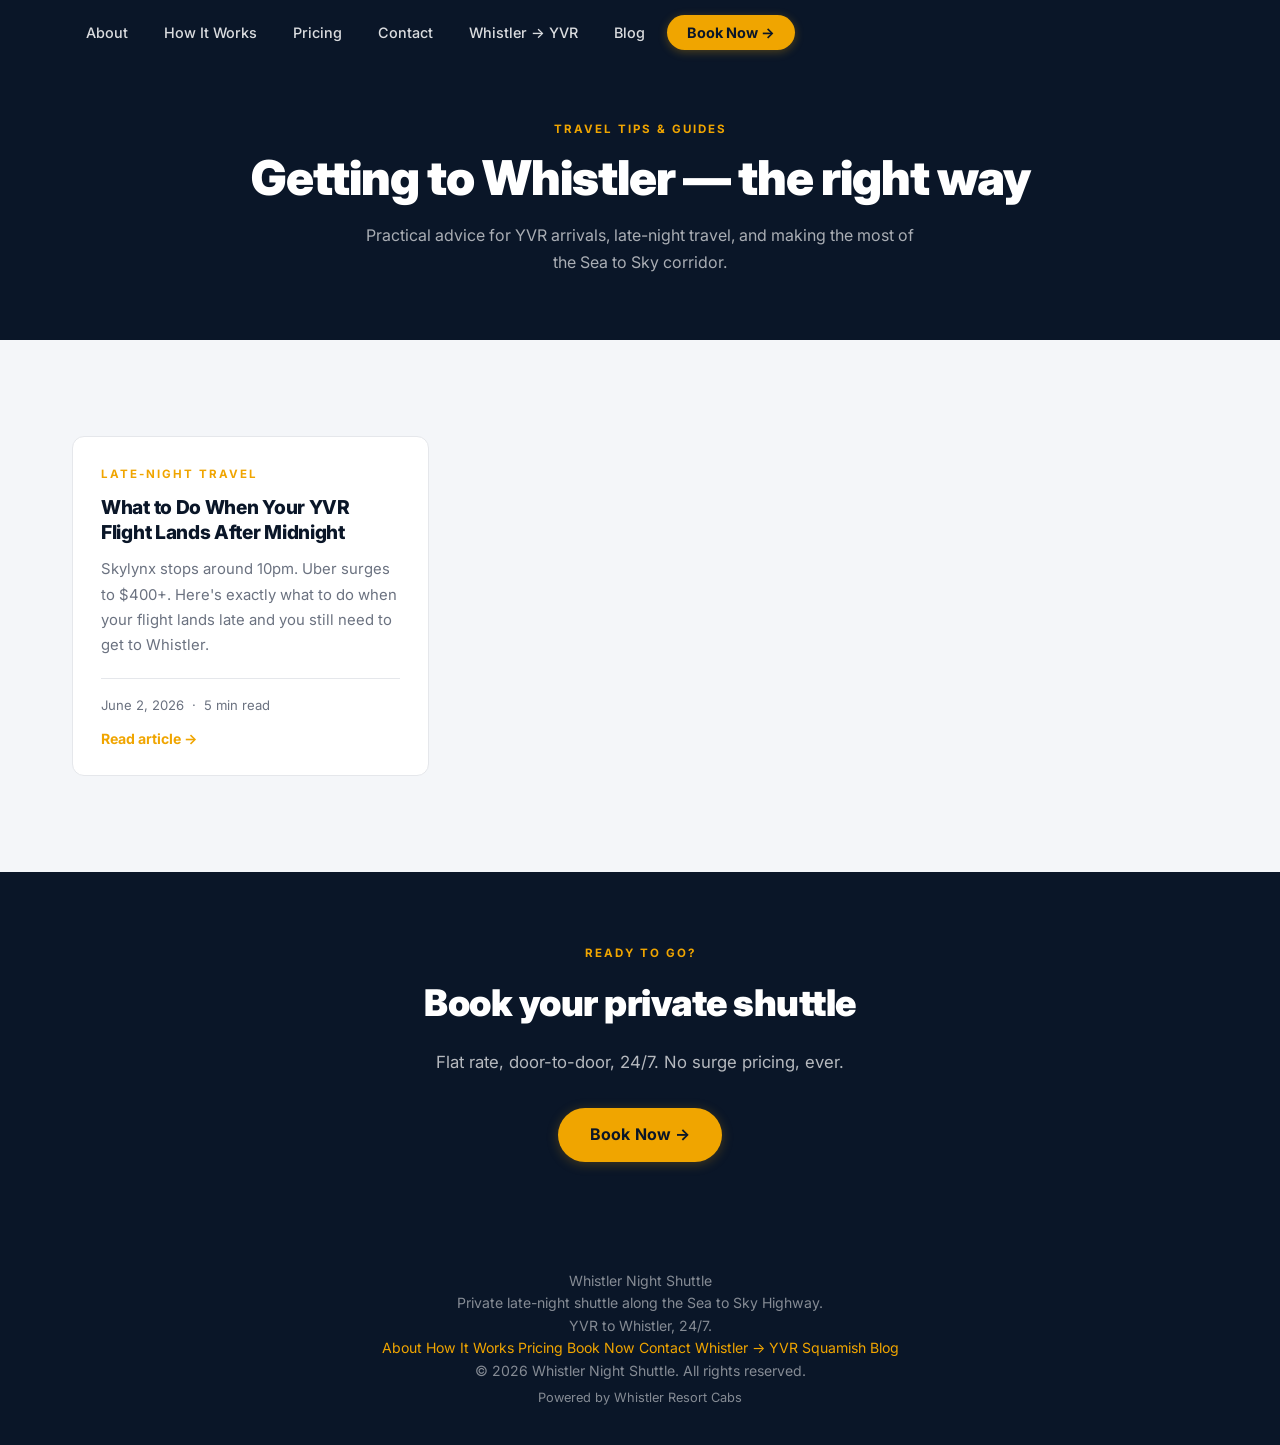
==== blog/index.html @ f5f753d1 "Add blog section with first post targeting late-night YVR arrivals - blog/index.html: blog listing p" ====
<!DOCTYPE html>
<html lang="en">
<head>
  <meta charset="UTF-8" />
  <meta name="viewport" content="width=device-width, initial-scale=1.0" />
  <title>Blog — Whistler Night Shuttle | YVR to Whistler Travel Tips</title>
  <meta name="description" content="Travel tips, guides, and insider advice for getting to Whistler from Vancouver Airport. Late-night arrivals, shuttle vs. Uber, Sea to Sky Highway — covered." />

  <!-- Open Graph -->
  <meta property="og:title" content="Blog — Whistler Night Shuttle" />
  <meta property="og:description" content="Travel tips and guides for getting to Whistler from YVR, late-night arrivals, and Sea to Sky travel." />
  <meta property="og:image" content="https://whistlernightshuttle.com/Whistler.png" />
  <meta property="og:url" content="https://whistlernightshuttle.com/blog/" />
  <meta property="og:type" content="website" />
  <meta property="og:locale" content="en_CA" />

  <!-- Canonical -->
  <link rel="canonical" href="https://whistlernightshuttle.com/blog/" />

  <!-- Favicon -->
  <link rel="icon" href="data:image/svg+xml,<svg xmlns='http://www.w3.org/2000/svg' viewBox='0 0 100 100'><text y='.9em' font-size='90'>🌙</text></svg>" />

  <!-- Google Fonts (non-blocking) -->
  <link rel="preconnect" href="https://fonts.googleapis.com" />
  <link rel="preconnect" href="https://fonts.gstatic.com" crossorigin />
  <link rel="preload" href="https://fonts.googleapis.com/css2?family=Inter:wght@400;500;600;700;800;900&display=swap" as="style" onload="this.onload=null;this.rel='stylesheet'" />
  <noscript><link rel="stylesheet" href="https://fonts.googleapis.com/css2?family=Inter:wght@400;500;600;700;800;900&display=swap" /></noscript>

  <link rel="stylesheet" href="../css/style.css" />

  <script type="application/ld+json">
  {
    "@context": "https://schema.org",
    "@type": "Blog",
    "name": "Whistler Night Shuttle Blog",
    "description": "Travel tips and guides for getting to Whistler from YVR.",
    "url": "https://whistlernightshuttle.com/blog/",
    "publisher": {
      "@type": "Organization",
      "name": "Whistler Night Shuttle",
      "url": "https://whistlernightshuttle.com"
    }
  }
  </script>
</head>
<body>

  <!-- NAV -->
  <header id="site-header">
    <nav class="nav">
      <button class="nav-toggle" aria-label="Toggle menu">&#9776;</button>
      <ul class="nav-links">
        <li><a href="../index.html#about">About</a></li>
        <li><a href="../index.html#how-it-works">How It Works</a></li>
        <li><a href="../index.html#pricing">Pricing</a></li>
        <li><a href="../index.html#contact">Contact</a></li>
        <li><a href="../whistler-to-yvr.html">Whistler &rarr; YVR</a></li>
        <li><a href="../blog/">Blog</a></li>
        <li><a href="../index.html#book" class="nav-cta">Book Now &rarr;</a></li>
      </ul>
    </nav>
  </header>

  <main>

    <!-- PAGE HERO -->
    <section class="page-hero">
      <div class="container">
        <span class="section-label">Travel Tips &amp; Guides</span>
        <h1>Getting to Whistler — the right way</h1>
        <p>Practical advice for YVR arrivals, late-night travel, and making the most of the Sea to Sky corridor.</p>
      </div>
    </section>

    <!-- BLOG POSTS -->
    <section style="background: var(--light);">
      <div class="container">
        <div class="blog-grid">

          <a href="late-night-yvr-whistler.html" class="blog-card">
            <div class="blog-card-body">
              <div class="blog-card-tag">Late-Night Travel</div>
              <h2>What to Do When Your YVR Flight Lands After Midnight</h2>
              <p>Skylynx stops around 10pm. Uber surges to $400+. Here's exactly what to do when your flight lands late and you still need to get to Whistler.</p>
              <div class="blog-card-meta">
                <span>June 2, 2026</span>
                <span>&middot;</span>
                <span>5 min read</span>
              </div>
              <span class="blog-card-read-more">Read article &rarr;</span>
            </div>
          </a>

        </div>
      </div>
    </section>

    <!-- CTA STRIP -->
    <section style="background: var(--navy); padding: 72px 0; text-align: center;">
      <div class="container">
        <span class="section-label">Ready to go?</span>
        <h2 style="color: var(--white); margin-bottom: 16px;">Book your private shuttle</h2>
        <p style="color: rgba(255,255,255,0.7); max-width: 480px; margin: 0 auto 32px; font-size: 1.05rem;">Flat rate, door-to-door, 24/7. No surge pricing, ever.</p>
        <a href="../index.html#book" class="btn-primary">Book Now &rarr;</a>
      </div>
    </section>

  </main>

  <!-- FOOTER -->
  <footer class="footer">
    <div class="container footer-inner">
      <div class="footer-brand">
        <span class="footer-logo">Whistler Night Shuttle</span>
        <p>Private late-night shuttle along the Sea to Sky Highway.<br>YVR to Whistler, 24/7.</p>
      </div>
      <div class="footer-links">
        <a href="../index.html#about">About</a>
        <a href="../index.html#how-it-works">How It Works</a>
        <a href="../index.html#pricing">Pricing</a>
        <a href="../index.html#book">Book Now</a>
        <a href="../index.html#contact">Contact</a>
        <a href="../whistler-to-yvr.html">Whistler &rarr; YVR</a>
        <a href="../squamish-shuttle.html">Squamish</a>
        <a href="../blog/">Blog</a>
      </div>
    </div>
    <div class="footer-bottom">
      <div class="container">
        <p>&copy; 2026 Whistler Night Shuttle. All rights reserved.</p>
        <p class="footer-sub">Powered by Whistler Resort Cabs</p>
      </div>
    </div>
  </footer>

  <script src="../js/main.js" defer></script>
</body>
</html>
---- css/style.css ----
/* ===== RESET & BASE ===== */
*, *::before, *::after { box-sizing: border-box; margin: 0; padding: 0; }

:root {
  --navy: #0a1628;
  --navy-mid: #1a2f4a;
  --gold: #f0a500;
  --gold-hover: #d4920a;
  --gold-light: rgba(240,165,0,0.10);
  --white: #ffffff;
  --light: #f4f6f9;
  --gray: #6b7280;
  --text: #111827;
  --border: #e5e7eb;
  --radius: 12px;
  --shadow: 0 4px 24px rgba(0,0,0,0.08);
  --shadow-md: 0 8px 40px rgba(0,0,0,0.12);
}

html { scroll-behavior: smooth; }

body {
  font-family: 'Inter', -apple-system, BlinkMacSystemFont, sans-serif;
  color: var(--text);
  line-height: 1.6;
  font-size: 16px;
}

a { color: inherit; text-decoration: none; }
img { max-width: 100%; display: block; }

.container {
  max-width: 1200px;
  margin: 0 auto;
  padding: 0 32px;
}

h2 {
  font-size: clamp(1.7rem, 3vw, 2.3rem);
  font-weight: 900;
  margin-bottom: 8px;
  color: var(--navy);
  letter-spacing: -0.5px;
}

.section-label {
  font-size: 0.72rem;
  font-weight: 700;
  text-transform: uppercase;
  letter-spacing: 2px;
  color: var(--gold);
  margin-bottom: 12px;
  display: block;
}

.heading-accent {
  display: block;
  width: 48px;
  height: 3px;
  background: var(--gold);
  border-radius: 2px;
  margin: 14px 0 20px;
}

h3 { font-size: 1.05rem; font-weight: 700; margin-bottom: 8px; }

.section-sub {
  color: var(--gray);
  font-size: 1.05rem;
  max-width: 580px;
  margin-bottom: 52px;
  line-height: 1.7;
}

section { padding: 96px 0; }

/* ===== BUTTONS ===== */
.btn-primary {
  display: inline-block;
  background: var(--gold);
  color: var(--navy);
  font-weight: 700;
  padding: 14px 32px;
  border-radius: 50px;
  border: none;
  cursor: pointer;
  font-size: 1rem;
  font-family: inherit;
  letter-spacing: 0.1px;
  transition: background 0.2s, transform 0.15s, box-shadow 0.2s;
  box-shadow: 0 2px 12px rgba(240,165,0,0.25);
}
.btn-primary:hover {
  background: var(--gold-hover);
  transform: translateY(-2px);
  box-shadow: 0 6px 20px rgba(240,165,0,0.35);
}

.btn-secondary {
  display: inline-block;
  background: transparent;
  color: var(--navy);
  font-weight: 700;
  padding: 14px 32px;
  border-radius: 50px;
  border: 2px solid var(--border);
  cursor: pointer;
  font-size: 1rem;
  font-family: inherit;
  transition: all 0.2s;
}
.btn-secondary:hover {
  border-color: var(--navy);
  background: var(--navy);
  color: var(--white);
}

/* ===== NAV ===== */
#site-header {
  position: fixed;
  top: 0; left: 0; right: 0;
  z-index: 1000;
  transition: background 0.3s, box-shadow 0.3s;
}

#site-header.scrolled {
  background: rgba(255,255,255,0.97);
  backdrop-filter: blur(12px);
  box-shadow: 0 1px 0 var(--border), 0 4px 16px rgba(0,0,0,0.06);
}

.nav {
  display: flex;
  align-items: center;
  justify-content: space-between;
  max-width: 1200px;
  margin: 0 auto;
  padding: 20px 32px;
}

.nav-logo {
  display: flex;
  align-items: center;
}
.nav-logo img {
  height: 48px;
  width: auto;
  display: block;
}

.nav-links {
  display: flex;
  list-style: none;
  gap: 8px;
  align-items: center;
}

.nav-links a {
  color: rgba(255,255,255,0.85);
  font-size: 0.9rem;
  font-weight: 500;
  padding: 8px 14px;
  border-radius: 8px;
  transition: color 0.2s, background 0.2s;
}
.nav-links a:hover { color: var(--white); background: rgba(255,255,255,0.1); }

#site-header.scrolled .nav-links a { color: var(--gray); }
#site-header.scrolled .nav-links a:hover { color: var(--navy); background: var(--light); }

.nav-cta {
  background: var(--gold) !important;
  color: var(--navy) !important;
  font-weight: 700 !important;
  border-radius: 50px !important;
  padding: 9px 20px !important;
  box-shadow: 0 2px 10px rgba(240,165,0,0.3);
  transition: background 0.2s, transform 0.15s !important;
}
.nav-cta:hover {
  background: var(--gold-hover) !important;
  transform: translateY(-1px) !important;
}

.nav-toggle {
  display: none;
  background: none;
  border: none;
  color: var(--white);
  font-size: 1.5rem;
  cursor: pointer;
  transition: color 0.3s;
}
#site-header.scrolled .nav-toggle { color: var(--navy); }

/* ===== HERO ===== */
.hero {
  position: relative;
  min-height: 100vh;
  display: flex;
  align-items: center;
  justify-content: center;
  text-align: center;
  background: url('../Untitled 2.png') center center / cover no-repeat;
  padding: 0 32px;
}

.hero-overlay {
  position: absolute;
  inset: 0;
  background: linear-gradient(
    to bottom,
    rgba(10,22,40,0.75) 0%,
    rgba(10,22,40,0.35) 50%,
    rgba(10,22,40,0.75) 100%
  );
}

.hero-content {
  position: relative;
  z-index: 1;
  max-width: 760px;
}

.hero-badge {
  display: inline-block;
  background: var(--gold);
  color: var(--navy);
  font-size: 0.78rem;
  font-weight: 800;
  letter-spacing: 2px;
  text-transform: uppercase;
  padding: 6px 18px;
  border-radius: 50px;
  margin-bottom: 24px;
}

.hero-content h1 {
  font-size: clamp(2.4rem, 5.5vw, 4rem);
  font-weight: 900;
  color: var(--white);
  line-height: 1.1;
  letter-spacing: -1px;
  margin-bottom: 20px;
}

.hero-content > p {
  font-size: clamp(1rem, 2vw, 1.2rem);
  color: rgba(255,255,255,0.85);
  margin-bottom: 36px;
  line-height: 1.7;
}

.hero-actions {
  display: flex;
  gap: 16px;
  justify-content: center;
  flex-wrap: wrap;
}

.btn-ghost {
  display: inline-block;
  background: transparent;
  color: var(--white);
  font-weight: 600;
  padding: 14px 32px;
  border-radius: 50px;
  border: 2px solid rgba(255,255,255,0.45);
  font-size: 1rem;
  font-family: inherit;
  transition: all 0.2s;
}
.btn-ghost:hover {
  background: rgba(255,255,255,0.12);
  border-color: rgba(255,255,255,0.8);
}

.hero-scroll-hint {
  position: absolute;
  bottom: 32px;
  left: 50%;
  transform: translateX(-50%);
  z-index: 1;
}
.hero-scroll-hint span {
  display: block;
  width: 2px;
  height: 40px;
  background: linear-gradient(to bottom, rgba(255,255,255,0.6), transparent);
  margin: 0 auto;
  animation: scrollHint 1.8s ease-in-out infinite;
}
@keyframes scrollHint {
  0%, 100% { opacity: 0.3; transform: scaleY(0.6); transform-origin: top; }
  50% { opacity: 1; transform: scaleY(1); transform-origin: top; }
}

/* ===== CREDENTIAL BAR ===== */
.credential-bar {
  background: var(--navy);
  padding: 36px 32px;
}

.credential-bar-inner {
  max-width: 1200px;
  margin: 0 auto;
  display: flex;
  align-items: center;
  justify-content: center;
  gap: 0;
}

.credential-stat {
  flex: 1;
  text-align: center;
  padding: 0 24px;
}

.credential-stat strong {
  display: block;
  font-size: 2.6rem;
  font-weight: 900;
  color: var(--white);
  letter-spacing: -1px;
  line-height: 1;
  margin-bottom: 6px;
}

.credential-stat span {
  display: block;
  font-size: 0.8rem;
  color: rgba(255,255,255,0.5);
  text-transform: uppercase;
  letter-spacing: 1px;
  font-weight: 500;
}

.credential-divider {
  width: 1px;
  height: 48px;
  background: rgba(255,255,255,0.12);
  flex-shrink: 0;
}

/* ===== HOW IT WORKS ===== */
.how-it-works {
  background: var(--white);
  padding: 96px 0;
}

.steps-grid {
  display: flex;
  align-items: flex-start;
  justify-content: center;
  gap: 0;
  max-width: 900px;
}

.step {
  flex: 1;
  text-align: center;
  padding: 0 32px;
}

.step-number {
  font-size: 3.5rem;
  font-weight: 800;
  color: var(--gold);
  line-height: 1;
  margin-bottom: 16px;
  letter-spacing: -2px;
}

.step h3 {
  color: var(--navy);
  font-size: 1.1rem;
  margin-bottom: 10px;
}

.step p {
  color: var(--gray);
  font-size: 0.93rem;
  line-height: 1.65;
}

.step-arrow {
  color: var(--gold);
  font-size: 1.5rem;
  margin-top: 20px;
  flex-shrink: 0;
  opacity: 0.5;
}

/* ===== ABOUT / FEATURES ===== */
.about { background: var(--light); }

.features-grid {
  display: grid;
  grid-template-columns: repeat(auto-fit, minmax(300px, 1fr));
  gap: 24px;
}

.feature {
  background: var(--white);
  border: 1.5px solid var(--border);
  border-radius: var(--radius);
  padding: 28px 26px;
  border-bottom: 3px solid transparent;
  transition: border-bottom-color 0.2s, box-shadow 0.2s, transform 0.2s;
}
.feature:hover {
  border-bottom-color: var(--gold);
  box-shadow: 0 12px 40px rgba(0,0,0,0.12);
  transform: translateY(-4px);
}

.feature-icon {
  font-size: 1.8rem;
  margin-bottom: 14px;
  display: flex;
  align-items: center;
  justify-content: center;
  width: 60px;
  height: 60px;
  background: var(--gold-light);
  border-radius: 50%;
}

.feature h3 { color: var(--navy); }
.feature p { color: var(--gray); font-size: 0.93rem; line-height: 1.65; }

/* ===== PRICING ===== */
.pricing { background: var(--light); }
.pricing h2 { color: var(--navy); }
.pricing .section-sub { color: var(--gray); }

.pricing-cards {
  display: flex;
  gap: 24px;
  flex-wrap: wrap;
  align-items: flex-start;
}

.pricing-card {
  flex: 1;
  min-width: 280px;
  background: var(--white);
  border: 1.5px solid var(--border);
  border-radius: var(--radius);
  padding: 36px 32px;
  position: relative;
}

.pricing-card.featured {
  border-color: var(--gold);
  border-top: 4px solid var(--gold);
  box-shadow: var(--shadow-md);
}

.pricing-badge {
  position: absolute;
  top: -14px;
  left: 50%;
  transform: translateX(-50%);
  background: var(--gold);
  color: var(--navy);
  font-size: 0.72rem;
  font-weight: 800;
  padding: 4px 16px;
  border-radius: 50px;
  white-space: nowrap;
  text-transform: uppercase;
  letter-spacing: 0.8px;
}

.pricing-card h3 {
  color: var(--navy);
  font-size: 1.1rem;
  margin-bottom: 16px;
}

.price {
  font-size: 3rem;
  font-weight: 800;
  color: var(--navy);
  letter-spacing: -1px;
  margin-bottom: 4px;
  line-height: 1;
}

.price span {
  font-size: 1rem;
  font-weight: 500;
  color: var(--gray);
  letter-spacing: 0;
}

.price-note { font-size: 0.83rem; color: var(--gray); margin-bottom: 24px; }

.pricing-features {
  list-style: none;
  margin-bottom: 28px;
}
.pricing-features li {
  padding: 8px 0;
  font-size: 0.93rem;
  color: var(--text);
  border-bottom: 1px solid var(--border);
}
.pricing-features li:last-child { border-bottom: none; }

/* ===== REVIEWS ===== */
.reviews { background: var(--light); }

.reviews-grid {
  display: grid;
  grid-template-columns: repeat(3, 1fr);
  gap: 24px;
}

.review-card {
  background: var(--white);
  border-radius: var(--radius);
  padding: 32px 28px;
  box-shadow: var(--shadow);
  display: flex;
  flex-direction: column;
  gap: 16px;
  transition: transform 0.2s, box-shadow 0.2s;
}
.review-card:hover {
  transform: translateY(-3px);
  box-shadow: var(--shadow-md);
}

.review-stars {
  color: var(--gold);
  font-size: 1.1rem;
  letter-spacing: 2px;
}

.review-card > p {
  color: var(--text);
  font-size: 0.95rem;
  line-height: 1.7;
  font-style: italic;
  flex: 1;
}

.reviewer {
  display: flex;
  flex-direction: column;
  gap: 2px;
  padding-top: 12px;
  border-top: 1px solid var(--border);
}
.reviewer strong { font-size: 0.9rem; color: var(--navy); }
.reviewer span { font-size: 0.8rem; color: var(--gray); }

/* ===== FAQ ===== */
.faq { padding: 80px 0; background: var(--white); }
.faq-list { margin-top: 40px; display: flex; flex-direction: column; gap: 16px; max-width: 780px; }
.faq-item { background: var(--light); border-radius: var(--radius); padding: 24px 28px; border: 1px solid var(--border); }
.faq-item h3 { font-size: 1rem; font-weight: 700; color: var(--navy); margin-bottom: 8px; }
.faq-item p { font-size: 0.95rem; color: var(--gray); line-height: 1.6; margin: 0; }

/* ===== BOOKING FORM ===== */
.booking {
  background: var(--white);
  scroll-margin-top: 80px;
}

.booking-layout {
  display: grid;
  grid-template-columns: 1fr 2fr;
  gap: 60px;
  align-items: start;
}

.booking-info h2 { margin-bottom: 12px; }
.booking-info > p { color: var(--gray); margin-bottom: 28px; }

.booking-trust {
  list-style: none;
  display: flex;
  flex-direction: column;
  gap: 18px;
  margin-bottom: 28px;
}
.booking-trust li {
  display: flex;
  align-items: flex-start;
  gap: 12px;
}
.trust-icon {
  width: 24px;
  height: 24px;
  background: var(--gold-light);
  color: var(--gold);
  border-radius: 50%;
  display: flex;
  align-items: center;
  justify-content: center;
  font-size: 0.75rem;
  font-weight: 700;
  flex-shrink: 0;
  margin-top: 2px;
}
.booking-trust li strong { display: block; font-weight: 600; margin-bottom: 2px; }
.booking-trust li p { margin: 0; font-size: 0.88rem; color: var(--gray); }

.booking-contact-hint {
  font-size: 0.9rem;
  color: var(--gray);
}
.booking-contact-hint a { color: var(--gold); font-weight: 600; }

.section-label.light { color: var(--gold); }

.booking-form-wrap { width: 100%; }

.booking-form {
  background: var(--white);
  border: 1.5px solid var(--border);
  border-radius: var(--radius);
  padding: 44px;
  box-shadow: var(--shadow);
  width: 100%;
}

.form-row {
  display: grid;
  grid-template-columns: 1fr 1fr;
  gap: 20px;
  margin-bottom: 20px;
}

.form-group { display: flex; flex-direction: column; }
.form-group.full-width { margin-bottom: 20px; }

label {
  font-size: 0.82rem;
  font-weight: 600;
  margin-bottom: 7px;
  color: var(--text);
  letter-spacing: 0.2px;
  text-transform: uppercase;
}

input, select, textarea {
  padding: 12px 16px;
  border: 1.5px solid var(--border);
  border-radius: 8px;
  font-size: 0.95rem;
  font-family: inherit;
  color: var(--text);
  background: var(--white);
  transition: border-color 0.2s, box-shadow 0.2s;
  width: 100%;
}
input:focus, select:focus, textarea:focus {
  outline: none;
  border-color: var(--gold);
  box-shadow: 0 0 0 3px rgba(240,165,0,0.12);
}

textarea { resize: vertical; }

.btn-submit {
  width: 100%;
  padding: 16px;
  font-size: 1rem;
  margin-top: 8px;
}

.form-success {
  margin-top: 16px;
  padding: 14px 20px;
  background: #ecfdf5;
  color: #065f46;
  border-radius: 8px;
  font-weight: 600;
  font-size: 0.95rem;
}

.form-error {
  margin-top: 16px;
  padding: 14px 20px;
  background: #fef2f2;
  color: #991b1b;
  border-radius: 8px;
  font-size: 0.95rem;
}

/* ===== CONTACT ===== */
.contact { background: var(--light); text-align: center; }

.contact-items {
  display: flex;
  justify-content: center;
  gap: 24px;
  flex-wrap: wrap;
}

.contact-item {
  display: flex;
  align-items: center;
  gap: 18px;
  padding: 28px 36px;
  background: var(--white);
  border: 1.5px solid var(--border);
  border-radius: var(--radius);
  transition: all 0.2s;
  text-align: left;
  min-width: 260px;
}
.contact-item:hover {
  border-color: var(--gold);
  box-shadow: var(--shadow);
  transform: translateY(-2px);
}

.contact-item strong {
  display: block;
  font-size: 0.72rem;
  text-transform: uppercase;
  letter-spacing: 1px;
  color: var(--gray);
  margin-bottom: 4px;
}
.contact-item p { font-size: 1rem; font-weight: 700; color: var(--navy); }
.contact-icon { font-size: 1.8rem; }

/* ===== FOOTER ===== */
.footer {
  background: var(--navy);
  color: rgba(255,255,255,0.5);
  text-align: center;
  padding: 36px 32px;
  font-size: 0.88rem;
}
.footer-sub { margin-top: 6px; font-size: 0.8rem; }
.footer a { color: var(--gold); }

/* ===== PAGE HERO (non-homepage) ===== */
.page-hero {
  background: var(--navy);
  padding: 120px 0 64px;
  text-align: center;
}
.page-hero .section-label { display: block; margin-bottom: 12px; }
.page-hero h1 {
  font-size: clamp(1.8rem, 4vw, 3rem);
  font-weight: 900;
  color: var(--white);
  letter-spacing: -1px;
  margin-bottom: 16px;
  line-height: 1.15;
}
.page-hero > .container > p {
  color: rgba(255,255,255,0.65);
  font-size: 1rem;
  max-width: 560px;
  margin: 0 auto;
  line-height: 1.7;
}

/* ===== BLOG INDEX ===== */
.blog-grid {
  display: grid;
  grid-template-columns: repeat(auto-fill, minmax(340px, 1fr));
  gap: 32px;
}

.blog-card {
  background: var(--white);
  border: 1.5px solid var(--border);
  border-radius: var(--radius);
  overflow: hidden;
  transition: transform 0.2s, box-shadow 0.2s, border-color 0.2s;
  display: flex;
  flex-direction: column;
}
.blog-card:hover {
  transform: translateY(-4px);
  box-shadow: var(--shadow-md);
  border-color: var(--gold);
}

.blog-card-body {
  padding: 28px 28px 24px;
  flex: 1;
  display: flex;
  flex-direction: column;
}

.blog-card-tag {
  font-size: 0.72rem;
  font-weight: 700;
  text-transform: uppercase;
  letter-spacing: 2px;
  color: var(--gold);
  margin-bottom: 12px;
}

.blog-card h2 {
  font-size: 1.2rem;
  font-weight: 800;
  color: var(--navy);
  margin-bottom: 12px;
  line-height: 1.3;
  letter-spacing: -0.3px;
}

.blog-card p {
  color: var(--gray);
  font-size: 0.93rem;
  line-height: 1.7;
  flex: 1;
  margin-bottom: 20px;
}

.blog-card-meta {
  font-size: 0.82rem;
  color: var(--gray);
  display: flex;
  align-items: center;
  gap: 8px;
  padding-top: 16px;
  border-top: 1px solid var(--border);
  margin-bottom: 12px;
}

.blog-card-read-more {
  display: inline-flex;
  align-items: center;
  gap: 6px;
  font-size: 0.88rem;
  font-weight: 700;
  color: var(--gold);
  transition: gap 0.2s;
}
.blog-card:hover .blog-card-read-more { gap: 10px; }

/* ===== ARTICLE ===== */
.article-wrap {
  max-width: 760px;
  margin: 0 auto;
  padding: 64px 32px 96px;
}

.article-back {
  display: inline-flex;
  align-items: center;
  gap: 6px;
  font-size: 0.88rem;
  font-weight: 600;
  color: var(--gray);
  margin-bottom: 32px;
  transition: color 0.2s;
}
.article-back:hover { color: var(--navy); }

.article-divider {
  width: 48px;
  height: 3px;
  background: var(--gold);
  border-radius: 2px;
  margin-bottom: 36px;
}

.article-body p {
  font-size: 1.05rem;
  line-height: 1.85;
  color: var(--text);
  margin-bottom: 24px;
}

.article-body h2 {
  font-size: 1.45rem;
  font-weight: 800;
  color: var(--navy);
  margin: 44px 0 16px;
  letter-spacing: -0.4px;
  line-height: 1.25;
}

.article-body h3 {
  font-size: 1.1rem;
  font-weight: 700;
  color: var(--navy);
  margin: 28px 0 10px;
}

.article-body ul, .article-body ol {
  padding-left: 24px;
  margin-bottom: 28px;
}

.article-body li {
  font-size: 1.05rem;
  line-height: 1.8;
  color: var(--text);
  margin-bottom: 10px;
}

.article-body strong { color: var(--navy); }

.article-body a { color: var(--gold); font-weight: 600; }
.article-body a:hover { text-decoration: underline; }

.article-cta {
  background: var(--navy);
  border-radius: var(--radius);
  padding: 44px 36px;
  margin-top: 56px;
  text-align: center;
}

.article-cta h3 {
  font-size: 1.5rem;
  font-weight: 800;
  color: var(--white);
  margin-bottom: 12px;
  letter-spacing: -0.4px;
}

.article-cta p {
  color: rgba(255,255,255,0.7);
  margin-bottom: 28px;
  font-size: 1rem;
  line-height: 1.7;
}

/* ===== MOBILE ===== */
@media (max-width: 768px) {
  section { padding: 72px 0; }
  .container { padding: 0 20px; }

  .nav { padding: 16px 20px; }
  .nav-toggle { display: block; }

  .nav-links {
    display: none;
    flex-direction: column;
    gap: 4px;
    position: absolute;
    top: 100%;
    left: 0; right: 0;
    background: var(--white);
    padding: 12px 16px 16px;
    box-shadow: 0 8px 24px rgba(0,0,0,0.1);
    border-top: 1px solid var(--border);
  }
  .nav-links.open { display: flex; }
  .nav-links a { color: var(--navy) !important; }
  .nav-links a:hover { background: var(--light) !important; }
  .nav-cta { text-align: center; }

  .credential-bar { padding: 28px 20px; }
  .credential-bar-inner { gap: 0; }
  .credential-stat { padding: 0 12px; }
  .credential-stat strong { font-size: 1.6rem; }
  .credential-stat span { font-size: 0.7rem; }
  .credential-divider { height: 36px; }

  .steps-grid { flex-direction: column; align-items: center; gap: 32px; }
  .step-arrow { transform: rotate(90deg); margin: -16px 0; }
  .step { padding: 0 16px; }

  .reviews-grid { grid-template-columns: 1fr; }

  .form-row { grid-template-columns: 1fr; }
  .booking-form { padding: 28px 20px; }
  .booking-layout { grid-template-columns: 1fr; gap: 32px; }

  .pricing-cards { flex-direction: column; }

  .contact-items { flex-direction: column; align-items: center; }
  .contact-item { width: 100%; max-width: 360px; }

  .page-hero { padding: 100px 20px 48px; }
  .article-wrap { padding: 48px 20px 72px; }
  .blog-grid { grid-template-columns: 1fr; }
  .article-cta { padding: 32px 24px; }
}
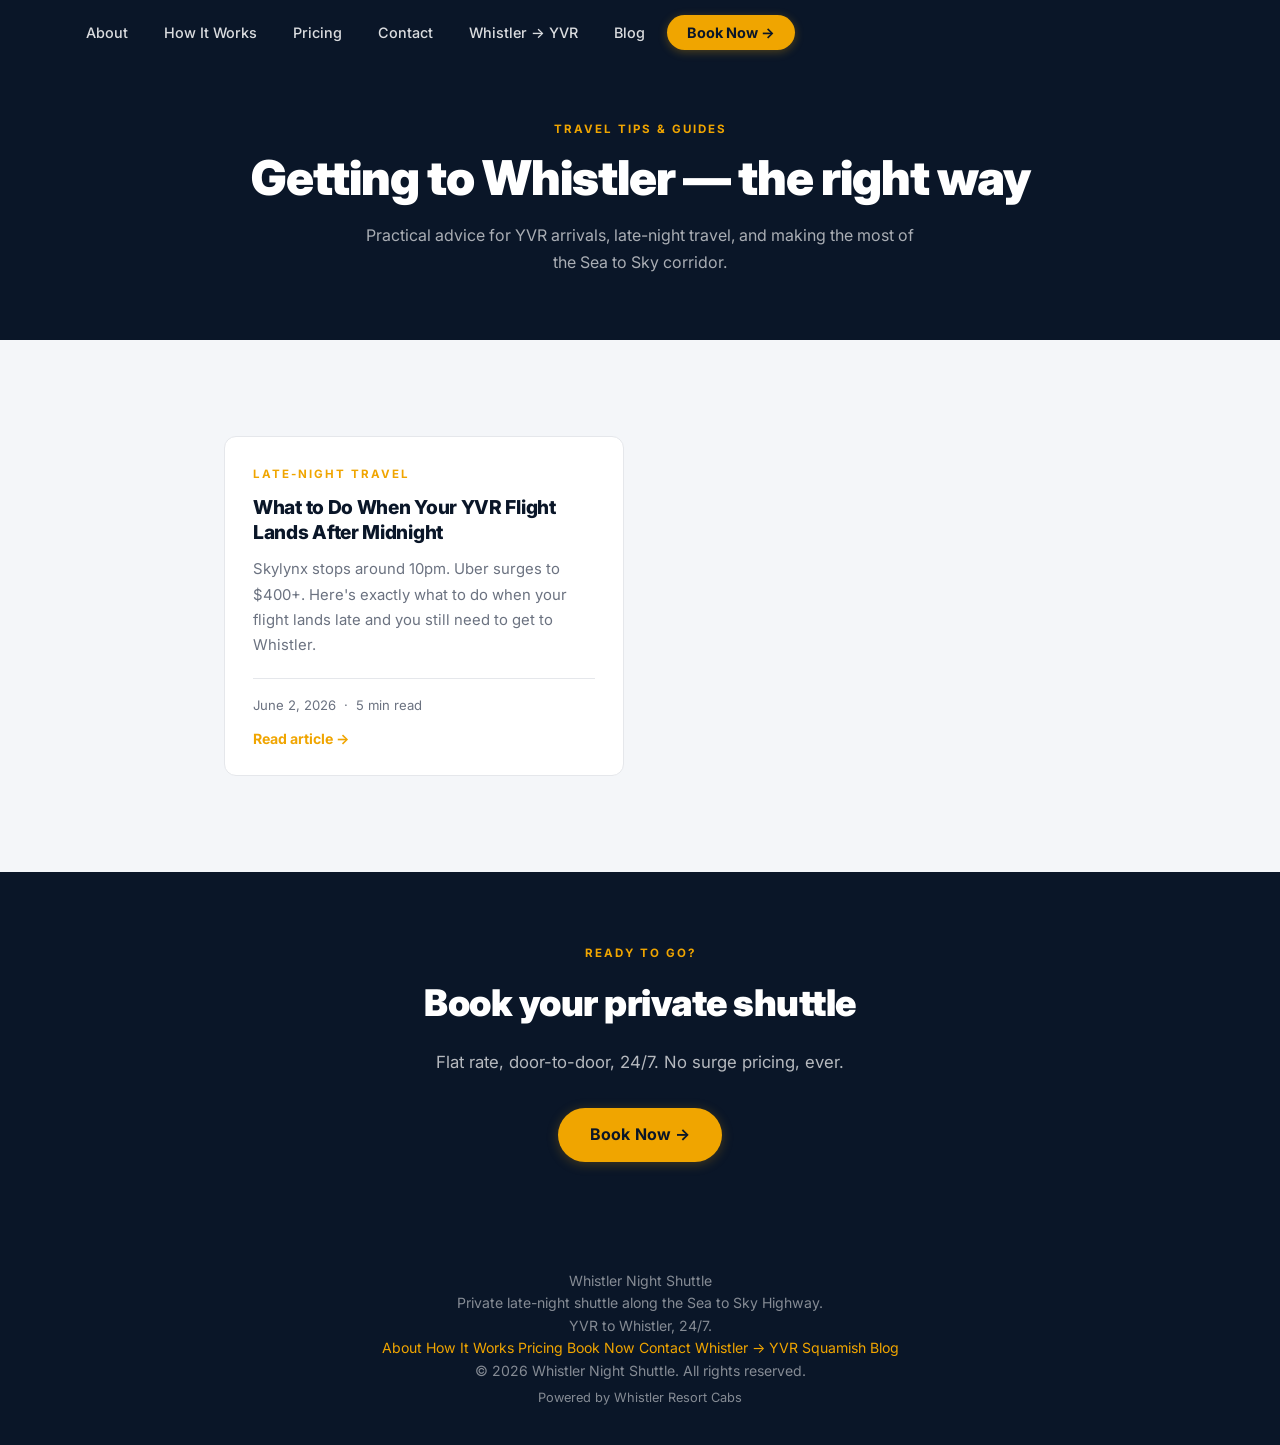
==== commit 3c6858e1: "Add GA4 tracking to all pages Co-Authored-By: Claude Sonnet 4.6 <noreply@anthropic.com>" ====
--- a/blog/index.html
+++ b/blog/index.html
@@ -27,6 +27,15 @@
   <noscript><link rel="stylesheet" href="https://fonts.googleapis.com/css2?family=Inter:wght@400;500;600;700;800;900&display=swap" /></noscript>
 
   <link rel="stylesheet" href="../css/style.css" />
+
+  <!-- Google Analytics -->
+  <script async src="https://www.googletagmanager.com/gtag/js?id=G-0LNHW1JGKN"></script>
+  <script>
+    window.dataLayer = window.dataLayer || [];
+    function gtag(){dataLayer.push(arguments);}
+    gtag('js', new Date());
+    gtag('config', 'G-0LNHW1JGKN');
+  </script>
 
   <script type="application/ld+json">
   {
--- a/css/style.css
+++ b/css/style.css
@@ -201,7 +201,7 @@
   align-items: center;
   justify-content: center;
   text-align: center;
-  background: url('../Untitled 2.png') center center / cover no-repeat;
+  background: url('../hero.jpg') center center / cover no-repeat;
   padding: 0 32px;
 }
 
@@ -768,8 +768,9 @@
 /* ===== BLOG INDEX ===== */
 .blog-grid {
   display: grid;
-  grid-template-columns: repeat(auto-fill, minmax(340px, 1fr));
+  grid-template-columns: repeat(auto-fill, minmax(320px, 400px));
   gap: 32px;
+  justify-content: center;
 }
 
 .blog-card {
@@ -846,7 +847,7 @@
 .article-wrap {
   max-width: 760px;
   margin: 0 auto;
-  padding: 64px 32px 96px;
+  padding: 48px 32px 80px;
 }
 
 .article-back {
@@ -880,7 +881,7 @@
   font-size: 1.45rem;
   font-weight: 800;
   color: var(--navy);
-  margin: 44px 0 16px;
+  margin: 36px 0 14px;
   letter-spacing: -0.4px;
   line-height: 1.25;
 }
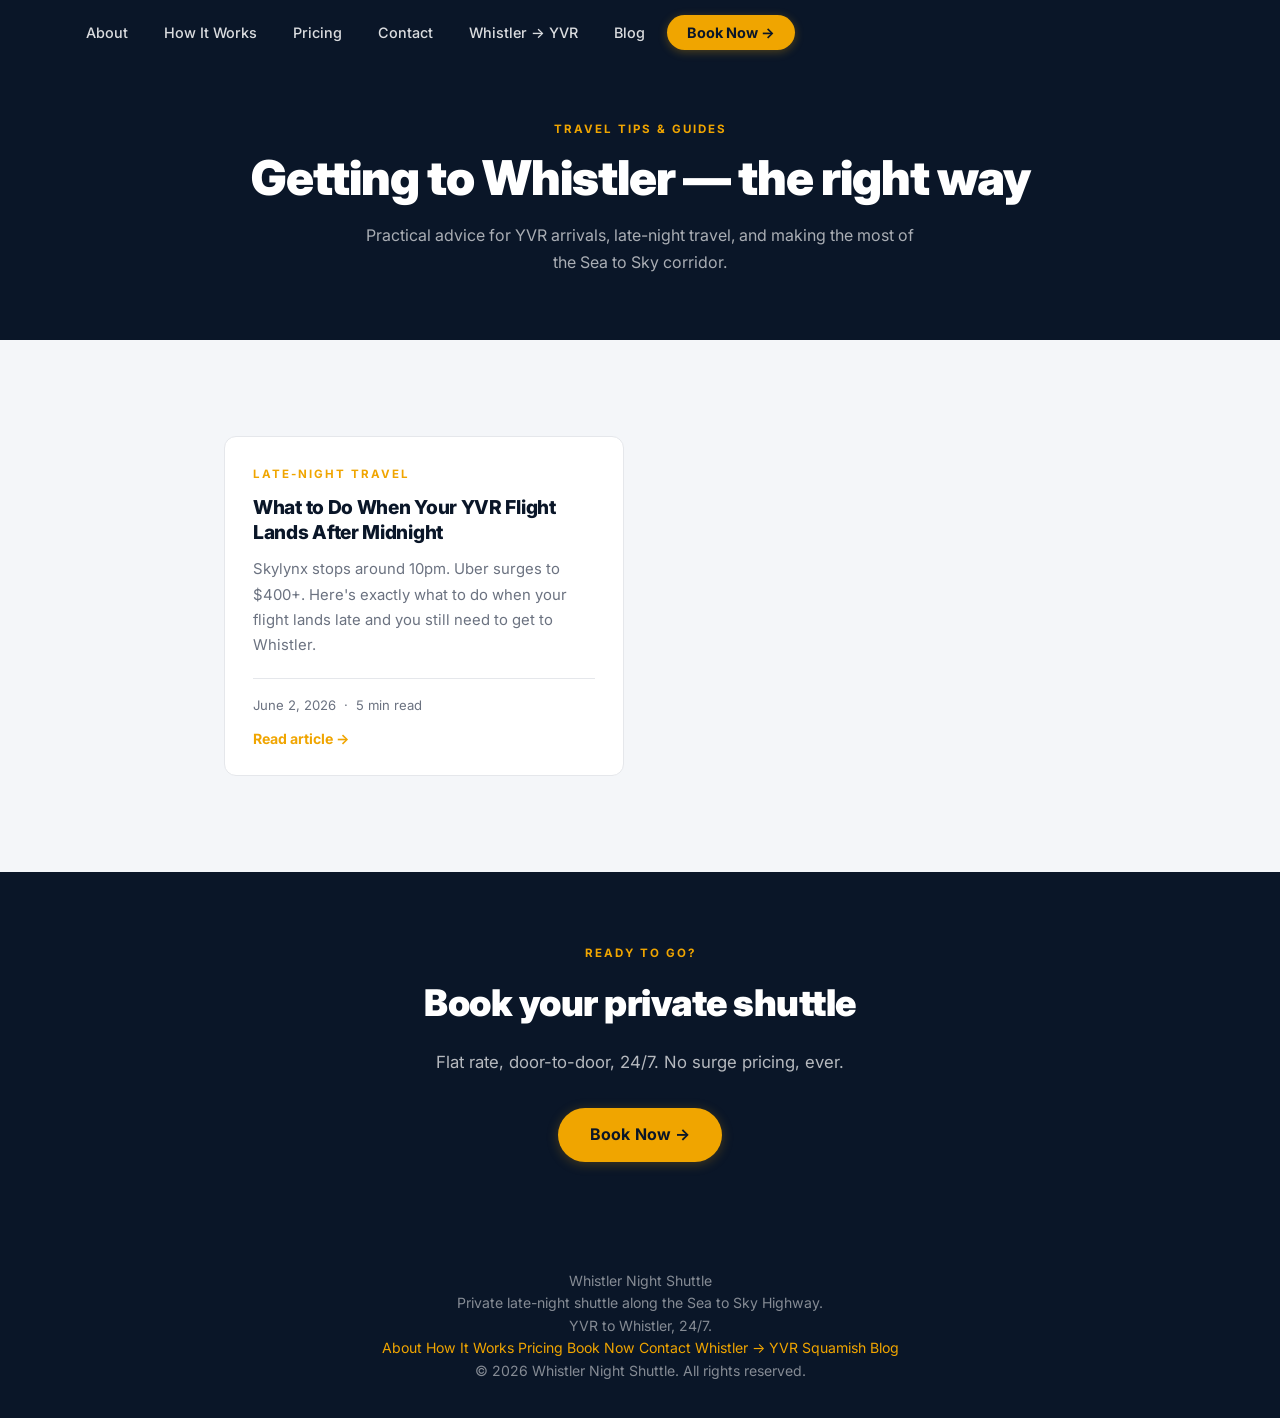
==== commit a166a5a3: "Remove 'Powered by Whistler Resort Cabs' from all pages Co-Authored-By: Claude Sonnet 4.6 <noreply@a" ====
--- a/blog/index.html
+++ b/blog/index.html
@@ -13,6 +13,12 @@
   <meta property="og:url" content="https://whistlernightshuttle.com/blog/" />
   <meta property="og:type" content="website" />
   <meta property="og:locale" content="en_CA" />
+
+  <!-- Twitter Card -->
+  <meta name="twitter:card" content="summary_large_image" />
+  <meta name="twitter:title" content="Blog — Whistler Night Shuttle" />
+  <meta name="twitter:description" content="Travel tips and guides for getting to Whistler from YVR, late-night arrivals, and Sea to Sky travel." />
+  <meta name="twitter:image" content="https://whistlernightshuttle.com/Whistler.png" />
 
   <!-- Canonical -->
   <link rel="canonical" href="https://whistlernightshuttle.com/blog/" />
@@ -44,6 +50,11 @@
     "name": "Whistler Night Shuttle Blog",
     "description": "Travel tips and guides for getting to Whistler from YVR.",
     "url": "https://whistlernightshuttle.com/blog/",
+    "datePublished": "2026-06-02",
+    "author": {
+      "@type": "Person",
+      "name": "Teagen"
+    },
     "publisher": {
       "@type": "Organization",
       "name": "Whistler Night Shuttle",
@@ -137,7 +148,6 @@
     <div class="footer-bottom">
       <div class="container">
         <p>&copy; 2026 Whistler Night Shuttle. All rights reserved.</p>
-        <p class="footer-sub">Powered by Whistler Resort Cabs</p>
       </div>
     </div>
   </footer>
--- a/css/style.css
+++ b/css/style.css
@@ -202,6 +202,7 @@
   justify-content: center;
   text-align: center;
   background: url('../hero.jpg') center center / cover no-repeat;
+  background-image: image-set(url('../hero.webp') type('image/webp'), url('../hero.jpg') type('image/jpeg'));
   padding: 0 32px;
 }
 
@@ -612,6 +613,11 @@
 .booking-contact-hint {
   font-size: 0.9rem;
   color: var(--gray);
+  margin-top: 1rem;
+  padding: 0.75rem 1rem;
+  background: rgba(255,255,255,0.05);
+  border: 1px solid rgba(255,255,255,0.1);
+  border-radius: 8px;
 }
 .booking-contact-hint a { color: var(--gold); font-weight: 600; }
 
